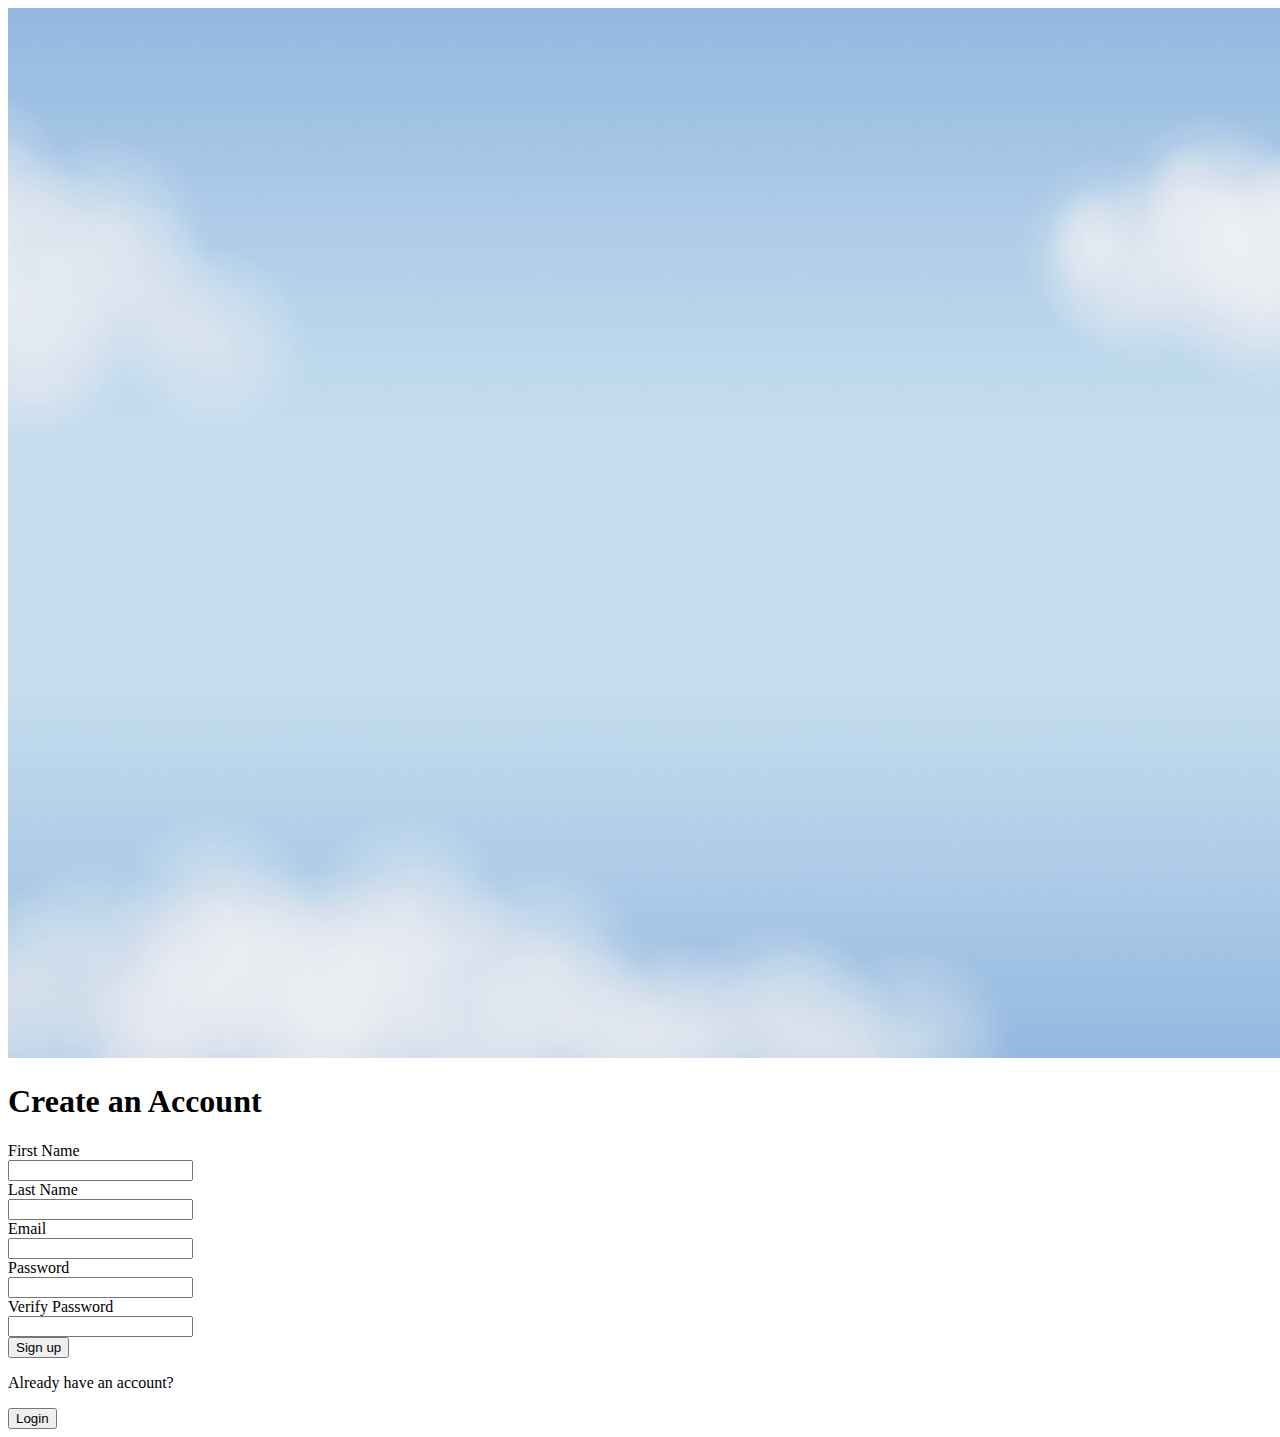
==== app/html/signUpPage.html @ 07f1057e "Login and Sign Up Html" ====
<!DOCTYPE html>
<html lang="en">
<head>
    <meta charset="UTF-8">
    <meta name="viewport" content="width=device-width, initial-scale=1.0">
    <title>Sign Up Page</title>
    <link rel="stylesheet" href= "../css/signUpPage.css">
</head>
<body>

    <div class="signupCard">

        <div class="leftSideSign">
            <img src="../assets/bkgnLogSign.png" alt="Log-Sign In Background" id="signBackground">
        </div>


        <div class="rightSideSign">
            <h1> Create an Account </h1>
           
            <form action="/signUpPage.html" method="POST">
                <section class="firstName">
                    <label for="firstName"> First Name </label> <br>
                    <input type="text" id="firstName" name="firstName" required />
                </section>

                <section class="lastName">
                    <label for="lastName"> Last Name </label> <br>
                    <input type="text" id="lastName" name="lastName" required />
                </section>

                <section class="email">
                    <label for="email"> Email </label> <br>
                    <input type="text" id="email" name="email" required />
                </section>

                <section class="passwordSignUp">
                    <label for="passwordSignUp"> Password </label> <br>
                    <input type="password" id="passwordSignUp" name="passwordSignUp" minlength="8" required />
                </section>

                <section class="passwordVerify">
                    <label for="passwordVerify"> Verify Password </label> <br>
                    <input type="password" id="passwordVerify" name="passwordVerify" minlength="8" required />
                </section>

                <button type="submit" id="signUpButton"> Sign up </button>
            </form>

            <section class="haveAccount">
                <p> Already have an account? </p>
                <button onclick="window.location.href='loginPage.html';"> Login </button>
            </section>
        </div>
    </div>

</body>
</html>
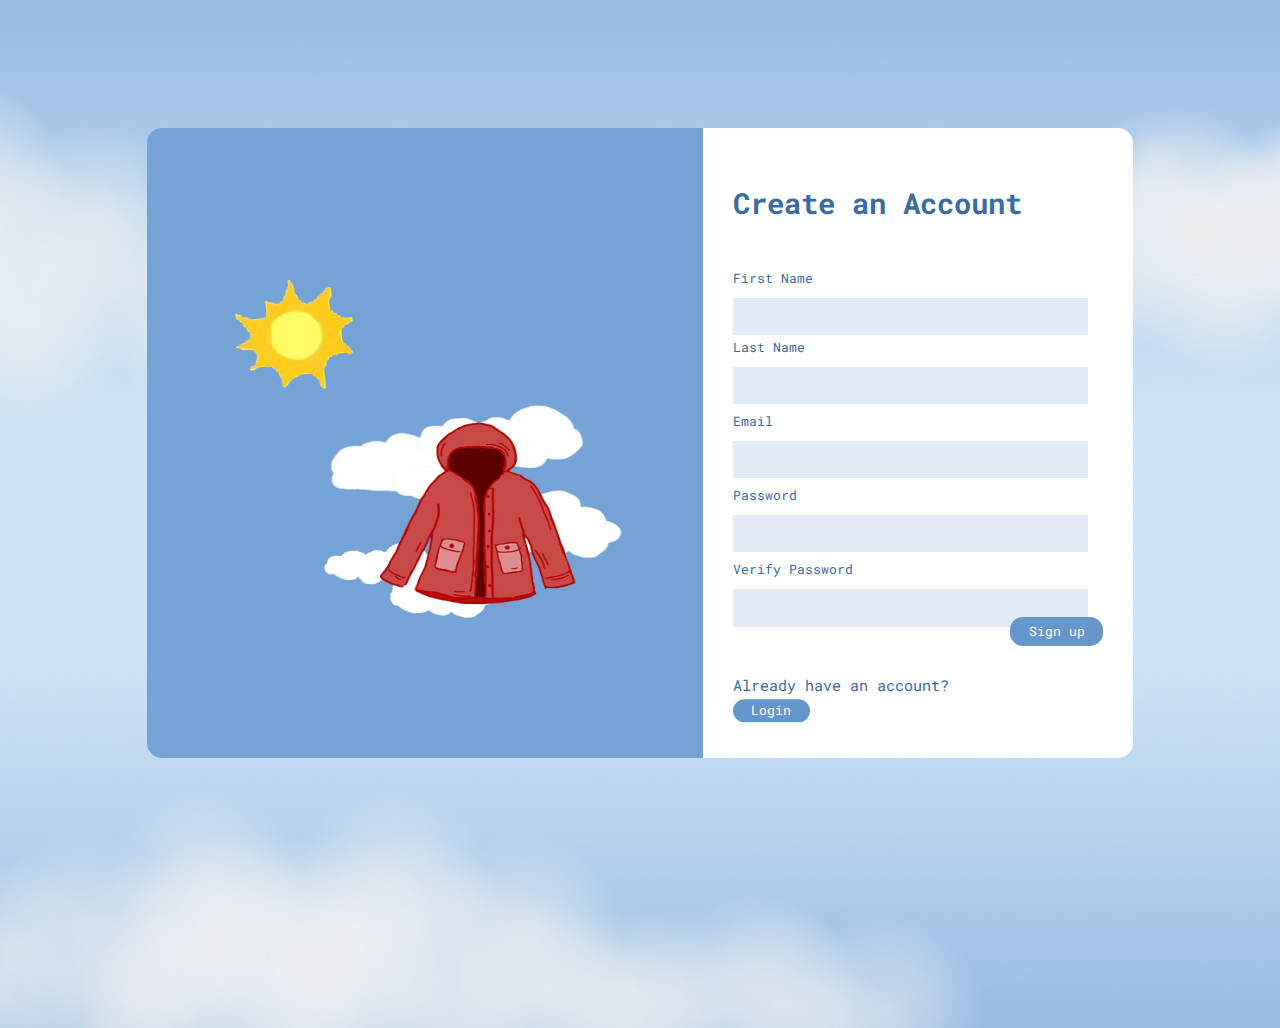
==== commit f1bd0e3b: "Login + Sign Up CSS Done, but Need Fixes" ====
--- a/app/html/signUpPage.html
+++ b/app/html/signUpPage.html
@@ -11,23 +11,21 @@
     <div class="signupCard">
 
         <div class="leftSideSign">
-            <img src="../assets/bkgnLogSign.png" alt="Log-Sign In Background" id="signBackground">
+            <img src="../assets/signupGraphic.png" alt="Sign Up Graphic" id="signupGraphic">
         </div>
-
 
         <div class="rightSideSign">
             <h1> Create an Account </h1>
            
             <form action="/signUpPage.html" method="POST">
-                <section class="firstName">
+                <section class="nameInput">
                     <label for="firstName"> First Name </label> <br>
                     <input type="text" id="firstName" name="firstName" required />
-                </section>
 
-                <section class="lastName">
                     <label for="lastName"> Last Name </label> <br>
                     <input type="text" id="lastName" name="lastName" required />
                 </section>
+
 
                 <section class="email">
                     <label for="email"> Email </label> <br>
@@ -49,7 +47,7 @@
 
             <section class="haveAccount">
                 <p> Already have an account? </p>
-                <button onclick="window.location.href='loginPage.html';"> Login </button>
+                <button onclick="window.location.href='loginPage.html';" id="linkToLogin"> Login </button>
             </section>
         </div>
     </div>
--- a/app/css/signUpPage.css
+++ b/app/css/signUpPage.css
@@ -0,0 +1,104 @@
+@font-face{
+    font-family: "Roboto Mono";
+    src: url("../assets/RobotoMono-VariableFont_wght.ttf") format(truetype);
+    font-style: normal;
+}
+
+
+body{
+    height: 100vh;
+    margin: 0; 
+    overflow-x: hidden;
+    overflow-y: hidden;
+    background: url(../assets/logSignUpBackground.png);
+    background-size: cover;
+}
+
+.signupCard{
+    width: 77vw;
+    height: 70vh;
+    display: flex;
+    border: none;
+    border-radius: 15px;
+    overflow: hidden;
+    margin: auto;
+    margin-top: 10%;
+}
+
+.signupCard .leftSideSign{
+    width: 60%; 
+    background-color: #75A3D6;
+}   
+
+.signupCard .rightSideSign{
+    width: 40%;
+    background-color: white;
+}
+
+.leftSideSign{
+    display: flex;
+    justify-content: center;
+    align-items: center;
+}
+
+#signupGraphic{
+    width: 33vw;
+    height: 40vh;
+}
+
+.rightSideSign{
+    display: grid;
+    padding-right: 3%;
+    padding-left: 3%;
+    font-family: "Roboto Mono";
+    color: #3A6BA1;
+}
+
+h1{
+    font-size: 1.8rem;
+    padding-top: 10%;
+}
+
+input[type=text],
+input[type=password]{
+    width: 80%;
+    padding: 3% 8%;
+    margin-top: 3%;
+    border: none;
+    background-color: #75a2d636 ;
+}
+
+label{
+    font-size: 1vw;;
+}
+
+form {
+    display: grid;
+  }
+  
+#signUpButton{
+    font-family: "Roboto Mono";
+    color: white; 
+    font-size: 1vw;
+    background: #6596CC;
+    border-radius: 13px;
+    border: none;
+    padding: 1% 5%; 
+    justify-self: end;
+    transform: translateY(-50%);
+}
+
+p{
+    font-size: 1.2vw;
+}
+
+#linkToLogin{
+    font-family: "Roboto Mono";
+    color: white; 
+    font-size: 1vw;
+    background: #6596CC;
+    border-radius: 15px;
+    border: none;
+    padding: 1% 5%; 
+    transform: translateY(-50%)
+}
